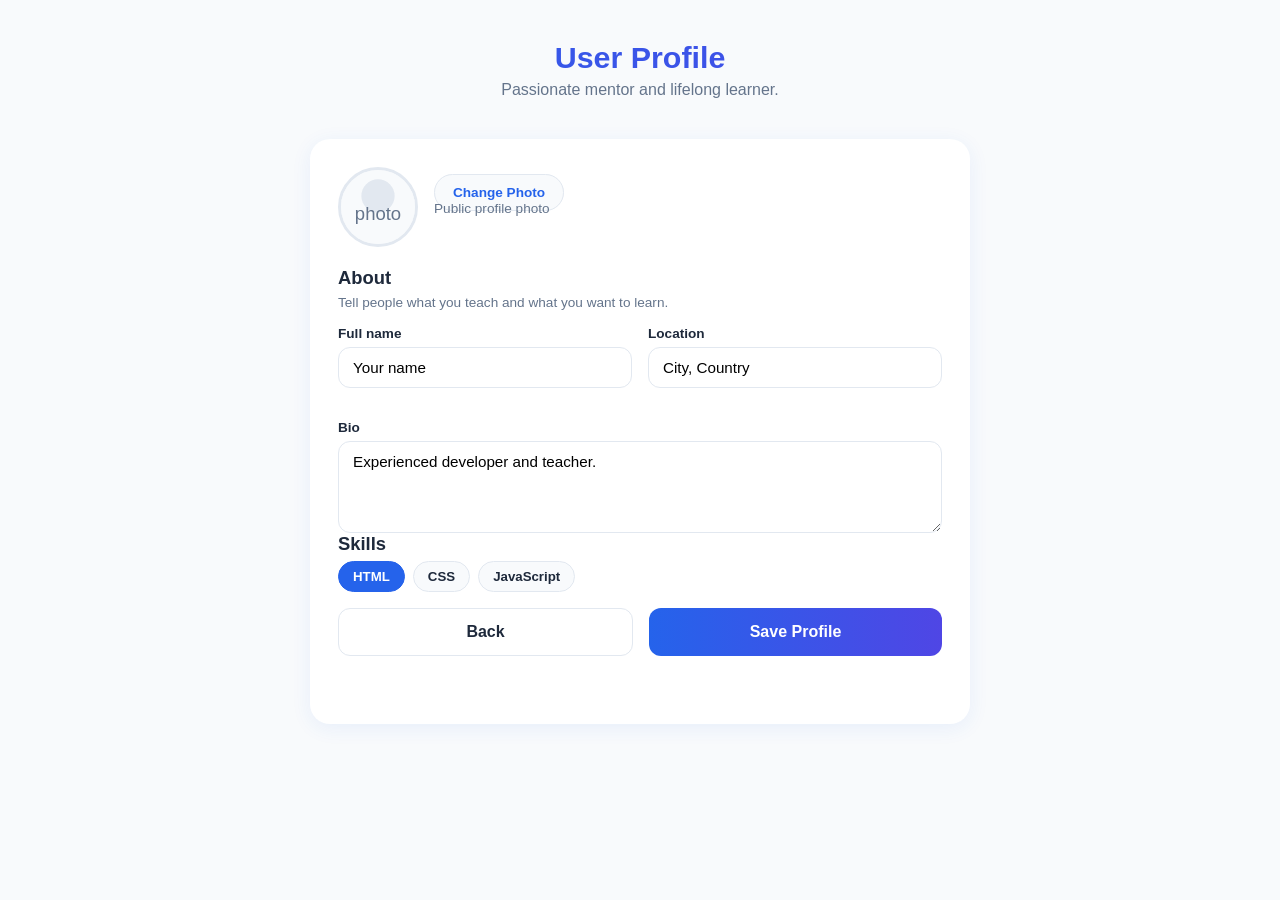
==== profile.html @ ae1f8fc0 "Add files via upload" ====
<!DOCTYPE html>
<html lang="en">
<head>
  <meta charset="UTF-8" />
  <meta name="viewport" content="width=device-width, initial-scale=1.0" />
  <title>SkillBridge - Learn Together, Teach Together</title>
  <link rel="stylesheet" href="./profile.css?v=2" />
</head>
<body>
  <header class="profile-header">
    <h1>User Profile</h1>
    <p>Passionate mentor and lifelong learner.</p>
  </header>

  <main class="profile-container">
    <section class="profile-card">
      <div class="image-upload-wrapper">
        <img src="data:image/svg+xml;utf8,<svg xmlns='http://www.w3.org/2000/svg' width='80' height='80' viewBox='0 0 80 80'><rect fill='%23f8fafc' width='80' height='80'/><circle cx='40' cy='28' r='18' fill='%23e2e8f0'/><text x='40' y='54' font-size='20' text-anchor='middle' fill='%2364748b' font-family='Segoe UI, Arial'>photo</text></svg>" alt="Avatar" class="image-preview" />
        <div>
          <label class="upload-label" for="avatar">Change Photo</label>
          <input id="avatar" type="file" style="display:none" /><br>
          <p class="section-hint">Public profile photo</p>
        </div>
      </div>

      <div class="section-title">About</div>
      <p class="section-hint">Tell people what you teach and what you want to learn.</p>

      <div class="form-grid">
        <div class="input-group">
          <label>Full name</label>
          <input type="text" value="Your name" />
        </div>
        <div class="input-group">
          <label>Location</label>
          <input type="text" value="City, Country" />
        </div>
        <div class="input-group full-width">
          <label>Bio</label>
          <textarea rows="4">Experienced developer and teacher.</textarea>
        </div>
      </div>

      <div class="section-title">Skills</div>
      <div class="example-skills">
        <button class="example-skill-btn selected">HTML</button>
        <button class="example-skill-btn">CSS</button>
        <button class="example-skill-btn">JavaScript</button>
      </div>

      <div class="action-buttons">
        <button class="back-btn">Back</button>
        <button class="save-btn">Save Profile</button>
      </div>
    </section>
  </main>

  <script src="js/app.js"></script>
</body>
</html>
---- profile.css ----
:root {
  --color-primary: #2563eb;
  --color-secondary: #4f46e5;
  --color-background: #f8fafc;
  --color-card: #ffffff;
  --color-text-dark: #1e293b;
  --color-text-light: #64748b;
  --color-border: #e2e8f0;

  --radius-md: 12px;
  --radius-lg: 20px;
  --radius-pill: 999px;

  --shadow-soft: 0 4px 20px rgba(37, 99, 235, 0.08);
  --shadow-hover: 0 8px 30px rgba(37, 99, 235, 0.15);

  --transition-fast: 0.2s ease;
  --transition-medium: 0.4s ease;

  --tag-color-1: #2563eb;
  --tag-color-2: #4f46e5;
  --tag-color-3: #0891b2;
  --tag-color-4: #db2777;
  --tag-color-5: #ea580c;
  --tag-color-6: #16a34a;
}

* {
  margin: 0;
  padding: 0;
  box-sizing: border-box;
}

body {
  font-family: "Segoe UI", Arial, sans-serif;
  background-color: var(--color-background);
  color: var(--color-text-dark);
  animation: pageFadeIn 0.5s ease;
}

@keyframes pageFadeIn {
  from {
    opacity: 0;
    transform: translateY(10px);
  }
  to {
    opacity: 1;
    transform: translateY(0);
  }
}

.profile-header {
  text-align: center;
  padding: 40px 20px 20px;
}

.profile-header h1 {
  font-size: 1.9rem;
  font-weight: 800;
  background: linear-gradient(90deg, var(--color-primary), var(--color-secondary));
  -webkit-background-clip: text;
  background-clip: text;
  color: transparent;
  margin-bottom: 6px;
}

.profile-header p {
  color: var(--color-text-light);
  font-size: 1rem;
}

.profile-container {
  max-width: 700px;
  margin: 0 auto;
  padding: 20px;
}

.profile-card {
  background-color: var(--color-card);
  border-radius: var(--radius-lg);
  padding: 28px;
  margin-bottom: 24px;
  box-shadow: var(--shadow-soft);
  transition: box-shadow var(--transition-medium), transform var(--transition-medium);
}

.profile-card:hover {
  box-shadow: var(--shadow-hover);
  transform: translateY(-2px);
}

.section-title {
  font-size: 1.15rem;
  font-weight: 700;
  margin-bottom: 6px;
  color: var(--color-text-dark);
}

.section-hint {
  font-size: 0.85rem;
  color: var(--color-text-light);
  margin-bottom: 16px;
}

.form-grid {
  display: grid;
  grid-template-columns: 1fr 1fr;
  gap: 16px;
  margin-top: 16px;
}

.input-group {
  display: flex;
  flex-direction: column;
  gap: 6px;
}

.input-group.full-width {
  grid-column: 1 / -1;
  margin-top: 16px;
}

.input-group label {
  font-size: 0.85rem;
  font-weight: 600;
}

.input-group input,
.input-group select,
.input-group textarea {
  padding: 11px 14px;
  border: 1.5px solid var(--color-border);
  border-radius: var(--radius-md);
  font-size: 0.95rem;
  font-family: inherit;
  outline: none;
  transition: border-color var(--transition-fast), box-shadow var(--transition-fast);
}

.input-group input:focus,
.input-group select:focus,
.input-group textarea:focus {
  border-color: var(--color-primary);
  box-shadow: 0 0 0 3px rgba(37, 99, 235, 0.15);
}

.input-group textarea {
  resize: vertical;
}

.image-upload-wrapper {
  display: flex;
  align-items: center;
  gap: 16px;
  margin-bottom: 20px;
}

.image-preview {
  width: 80px;
  height: 80px;
  border-radius: 50%;
  object-fit: cover;
  border: 3px solid var(--color-border);
  background-color: var(--color-background);
}

.upload-label {
  padding: 10px 18px;
  background-color: var(--color-background);
  border: 1.5px solid var(--color-border);
  border-radius: var(--radius-pill);
  font-size: 0.85rem;
  font-weight: 600;
  color: var(--color-primary);
  cursor: pointer;
  transition: background-color var(--transition-fast);
}

.upload-label:hover {
  background-color: #eef2ff;
}

.example-skills {
  display: flex;
  flex-wrap: wrap;
  gap: 8px;
  margin-bottom: 16px;
}

.example-skill-btn {
  padding: 7px 14px;
  border: 1.5px solid var(--color-border);
  border-radius: var(--radius-pill);
  background-color: var(--color-background);
  font-size: 0.83rem;
  font-weight: 600;
  color: var(--color-text-dark);
  cursor: pointer;
  transition: all var(--transition-fast);
}

.example-skill-btn:hover {
  border-color: var(--color-primary);
  color: var(--color-primary);
  transform: translateY(-2px);
}

.example-skill-btn.selected {
  background-color: var(--color-primary);
  border-color: var(--color-primary);
  color: white;
}

.custom-skill-row {
  display: flex;
  gap: 10px;
  margin-bottom: 16px;
}

.custom-skill-row input {
  flex: 1;
  padding: 10px 14px;
  border: 1.5px solid var(--color-border);
  border-radius: var(--radius-md);
  font-size: 0.9rem;
  outline: none;
  transition: border-color var(--transition-fast);
}

.custom-skill-row input:focus {
  border-color: var(--color-primary);
}

.add-btn {
  padding: 10px 18px;
  border: none;
  border-radius: var(--radius-md);
  background: linear-gradient(90deg, var(--color-primary), var(--color-secondary));
  color: white;
  font-weight: 700;
  font-size: 0.9rem;
  cursor: pointer;
  transition: transform var(--transition-fast);
}

.add-btn:hover {
  transform: translateY(-2px);
}

.tag-container {
  display: flex;
  flex-wrap: wrap;
  gap: 8px;
  min-height: 20px;
}

.skill-tag {
  display: flex;
  align-items: center;
  gap: 8px;
  padding: 6px 12px;
  border-radius: var(--radius-pill);
  color: white;
  font-size: 0.83rem;
  font-weight: 600;
  animation: tagPopIn 0.25s ease;
}

@keyframes tagPopIn {
  from {
    opacity: 0;
    transform: scale(0.7);
  }
  to {
    opacity: 1;
    transform: scale(1);
  }
}

.skill-tag .remove-tag {
  cursor: pointer;
  font-weight: 800;
  opacity: 0.85;
}

.skill-tag .remove-tag:hover {
  opacity: 1;
}

.radio-group {
  display: flex;
  gap: 24px;
  flex-wrap: wrap;
}

.radio-label {
  display: flex;
  align-items: center;
  gap: 8px;
  font-size: 0.95rem;
  cursor: pointer;
}

.radio-label input {
  accent-color: var(--color-primary);
  width: 16px;
  height: 16px;
}

.action-buttons {
  display: flex;
  justify-content: space-between;
  gap: 16px;
  margin-bottom: 40px;
}

.back-btn,
.save-btn {
  flex: 1;
  padding: 14px;
  border-radius: var(--radius-md);
  font-size: 1rem;
  font-weight: 700;
  cursor: pointer;
  transition: transform var(--transition-fast), box-shadow var(--transition-fast);
}

.back-btn {
  background-color: var(--color-card);
  border: 1.5px solid var(--color-border);
  color: var(--color-text-dark);
}

.back-btn:hover {
  background-color: var(--color-background);
  transform: translateY(-2px);
}

.save-btn {
  border: none;
  background: linear-gradient(90deg, var(--color-primary), var(--color-secondary));
  color: white;
}

.save-btn:hover {
  transform: translateY(-2px);
  box-shadow: var(--shadow-hover);
}

.popup-overlay {
  display: none;
  position: fixed;
  top: 0;
  left: 0;
  width: 100%;
  height: 100%;
  background-color: rgba(15, 23, 42, 0.5);
  align-items: center;
  justify-content: center;
  z-index: 100;
  animation: overlayFadeIn 0.25s ease;
}

.popup-overlay.show {
  display: flex;
}

@keyframes overlayFadeIn {
  from { opacity: 0; }
  to { opacity: 1; }
}

.popup-box {
  background-color: var(--color-card);
  padding: 36px;
  border-radius: var(--radius-lg);
  text-align: center;
  max-width: 320px;
  width: 90%;
  box-shadow: var(--shadow-hover);
  animation: popupPopIn 0.3s ease;
}

@keyframes popupPopIn {
  from {
    opacity: 0;
    transform: scale(0.85);
  }
  to {
    opacity: 1;
    transform: scale(1);
  }
}

.popup-icon {
  width: 56px;
  height: 56px;
  line-height: 56px;
  margin: 0 auto 16px;
  border-radius: 50%;
  background-color: #dcfce7;
  color: #16a34a;
  font-size: 1.6rem;
}

.popup-box h3 {
  font-size: 1.1rem;
  margin-bottom: 20px;
  color: var(--color-text-dark);
}

.popup-close-btn {
  padding: 10px 24px;
  border: none;
  border-radius: var(--radius-md);
  background: linear-gradient(90deg, var(--color-primary), var(--color-secondary));
  color: white;
  font-weight: 700;
  cursor: pointer;
  transition: transform var(--transition-fast);
}

.popup-close-btn:hover {
  transform: translateY(-2px);
}

@media (max-width: 768px) {
  .form-grid {
    grid-template-columns: 1fr;
  }
}

@media (max-width: 480px) {
  .profile-header h1 {
    font-size: 1.5rem;
  }

  .profile-card {
    padding: 20px;
  }

  .action-buttons {
    flex-direction: column;
  }

  .radio-group {
    flex-direction: column;
    gap: 12px;
  }
}
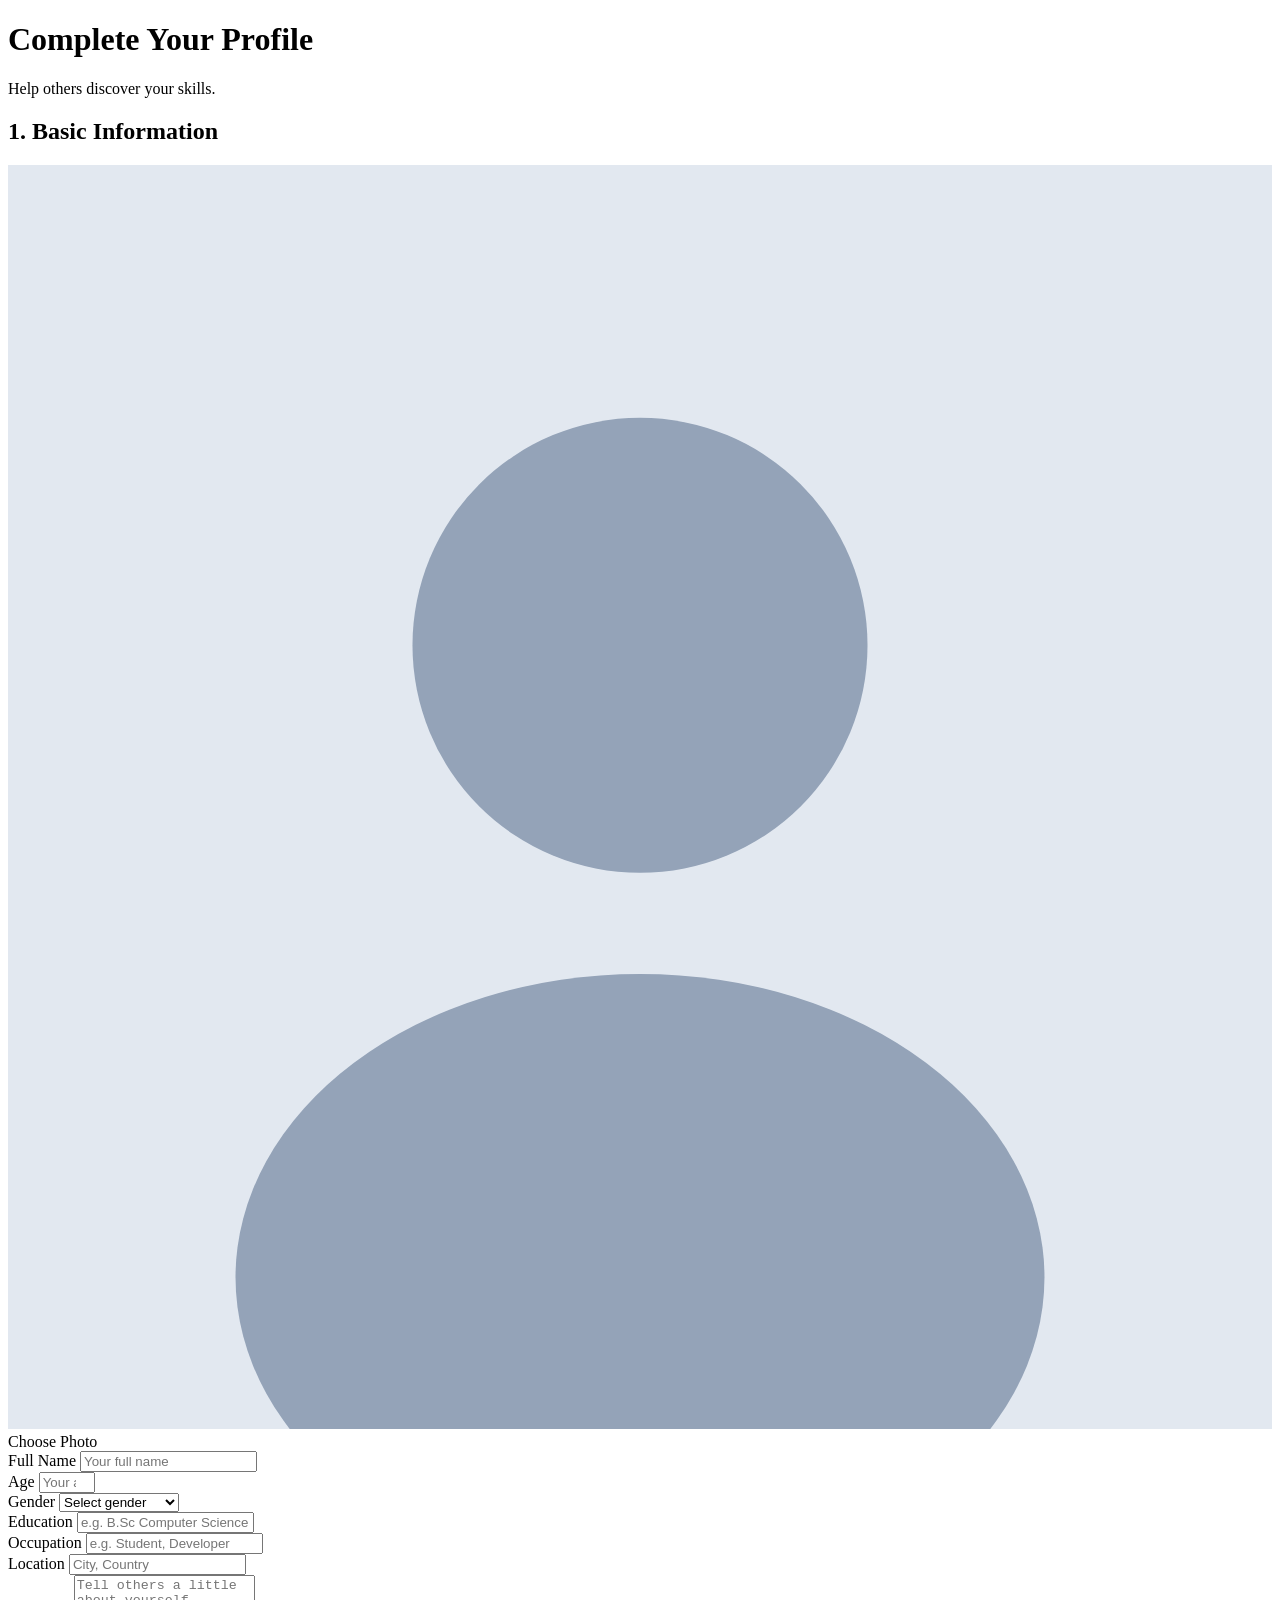
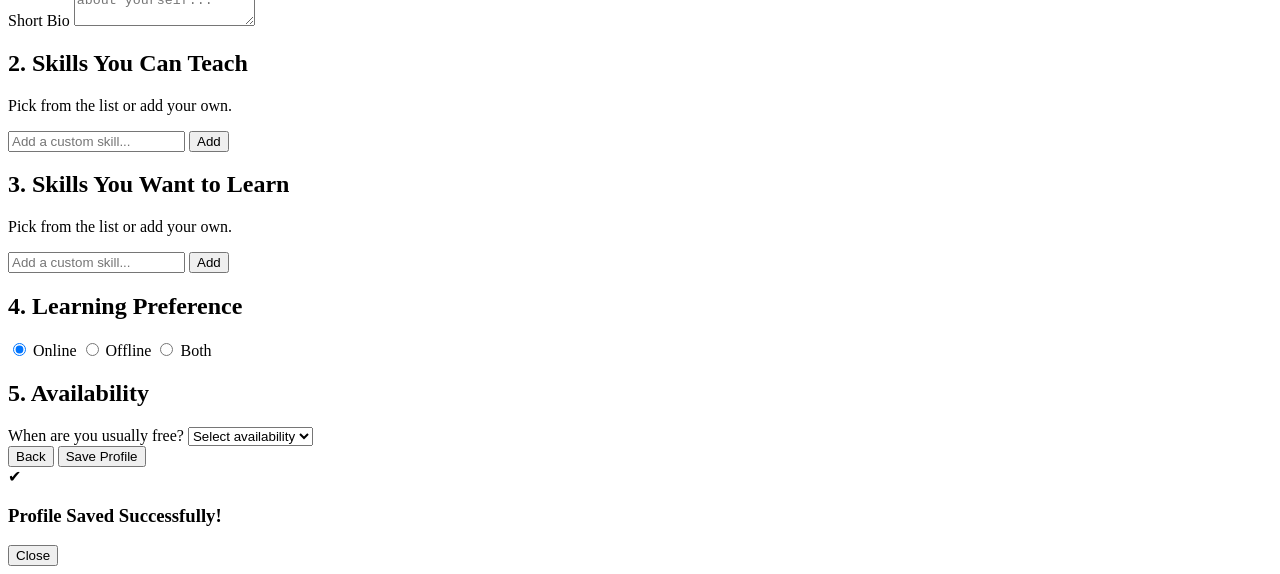
==== commit 09cde6e1: "Add files via upload for check point 1" ====
--- a/profile.html
+++ b/profile.html
@@ -1,60 +1,179 @@
-<!DOCTYPE html>
-<html lang="en">
-<head>
-  <meta charset="UTF-8" />
-  <meta name="viewport" content="width=device-width, initial-scale=1.0" />
-  <title>SkillBridge - Learn Together, Teach Together</title>
-  <link rel="stylesheet" href="./profile.css?v=2" />
-</head>
-<body>
-  <header class="profile-header">
-    <h1>User Profile</h1>
-    <p>Passionate mentor and lifelong learner.</p>
-  </header>
-
-  <main class="profile-container">
-    <section class="profile-card">
-      <div class="image-upload-wrapper">
-        <img src="data:image/svg+xml;utf8,<svg xmlns='http://www.w3.org/2000/svg' width='80' height='80' viewBox='0 0 80 80'><rect fill='%23f8fafc' width='80' height='80'/><circle cx='40' cy='28' r='18' fill='%23e2e8f0'/><text x='40' y='54' font-size='20' text-anchor='middle' fill='%2364748b' font-family='Segoe UI, Arial'>photo</text></svg>" alt="Avatar" class="image-preview" />
-        <div>
-          <label class="upload-label" for="avatar">Change Photo</label>
-          <input id="avatar" type="file" style="display:none" /><br>
-          <p class="section-hint">Public profile photo</p>
-        </div>
-      </div>
-
-      <div class="section-title">About</div>
-      <p class="section-hint">Tell people what you teach and what you want to learn.</p>
-
-      <div class="form-grid">
-        <div class="input-group">
-          <label>Full name</label>
-          <input type="text" value="Your name" />
-        </div>
-        <div class="input-group">
-          <label>Location</label>
-          <input type="text" value="City, Country" />
-        </div>
-        <div class="input-group full-width">
-          <label>Bio</label>
-          <textarea rows="4">Experienced developer and teacher.</textarea>
-        </div>
-      </div>
-
-      <div class="section-title">Skills</div>
-      <div class="example-skills">
-        <button class="example-skill-btn selected">HTML</button>
-        <button class="example-skill-btn">CSS</button>
-        <button class="example-skill-btn">JavaScript</button>
-      </div>
-
-      <div class="action-buttons">
-        <button class="back-btn">Back</button>
-        <button class="save-btn">Save Profile</button>
-      </div>
-    </section>
-  </main>
-
-  <script src="js/app.js"></script>
-</body>
-</html>+<!DOCTYPE html>
+<html lang="en">
+<head>
+  <meta charset="UTF-8" />
+  <meta name="viewport" content="width=device-width, initial-scale=1.0" />
+  <title>SkillBridge - Complete Your Profile</title>
+
+  <!-- Link to our stylesheet -->
+  <link rel="stylesheet" href="css/profile.css" />
+</head>
+<body>
+
+  <!-- ===================== PAGE HEADER ===================== -->
+  <header class="profile-header">
+    <h1>Complete Your Profile</h1>
+    <p>Help others discover your skills.</p>
+  </header>
+
+  <main class="profile-container">
+    <form id="profileForm">
+
+      <!-- ===================== SECTION 1: BASIC INFORMATION ===================== -->
+      <section class="profile-card">
+        <h2 class="section-title">1. Basic Information</h2>
+
+        <!-- Profile image preview + upload -->
+        <div class="image-upload-wrapper">
+          <img
+            id="imagePreview"
+            src="data:image/svg+xml;utf8,%3Csvg xmlns='http://www.w3.org/2000/svg' viewBox='0 0 100 100'%3E%3Crect width='100' height='100' fill='%23e2e8f0'/%3E%3Ccircle cx='50' cy='38' r='18' fill='%2394a3b8'/%3E%3Cellipse cx='50' cy='88' rx='32' ry='24' fill='%2394a3b8'/%3E%3C/svg%3E"
+            alt="Profile preview"
+            class="image-preview"
+          />
+          <label for="profileImageInput" class="upload-label">
+            Choose Photo
+            <input type="file" id="profileImageInput" accept="image/*" hidden />
+          </label>
+        </div>
+
+        <div class="form-grid">
+          <div class="input-group">
+            <label for="fullName">Full Name</label>
+            <input type="text" id="fullName" placeholder="Your full name" required />
+          </div>
+
+          <div class="input-group">
+            <label for="age">Age</label>
+            <input type="number" id="age" min="1" max="120" placeholder="Your age" required />
+          </div>
+
+          <div class="input-group">
+            <label for="gender">Gender</label>
+            <select id="gender" required>
+              <option value="" disabled selected>Select gender</option>
+              <option value="Female">Female</option>
+              <option value="Male">Male</option>
+              <option value="Other">Other</option>
+              <option value="Prefer not to say">Prefer not to say</option>
+            </select>
+          </div>
+
+          <div class="input-group">
+            <label for="education">Education</label>
+            <input type="text" id="education" placeholder="e.g. B.Sc Computer Science" required />
+          </div>
+
+          <div class="input-group">
+            <label for="occupation">Occupation</label>
+            <input type="text" id="occupation" placeholder="e.g. Student, Developer" required />
+          </div>
+
+          <div class="input-group">
+            <label for="location">Location</label>
+            <input type="text" id="location" placeholder="City, Country" required />
+          </div>
+        </div>
+
+        <div class="input-group full-width">
+          <label for="bio">Short Bio</label>
+          <textarea id="bio" rows="3" placeholder="Tell others a little about yourself..."></textarea>
+        </div>
+      </section>
+
+      <!-- ===================== SECTION 2: SKILLS YOU CAN TEACH ===================== -->
+      <section class="profile-card">
+        <h2 class="section-title">2. Skills You Can Teach</h2>
+        <p class="section-hint">Pick from the list or add your own.</p>
+
+        <!-- Example skill buttons the user can click to add -->
+        <div class="example-skills" id="teachExampleSkills">
+          <!-- Filled in dynamically by JavaScript -->
+        </div>
+
+        <!-- Custom skill input -->
+        <div class="custom-skill-row">
+          <input type="text" id="teachCustomInput" placeholder="Add a custom skill..." />
+          <button type="button" class="add-btn" onclick="addCustomSkill('teach')">Add</button>
+        </div>
+
+        <!-- Selected skills shown as tags -->
+        <div class="tag-container" id="teachTags"></div>
+      </section>
+
+      <!-- ===================== SECTION 3: SKILLS YOU WANT TO LEARN ===================== -->
+      <section class="profile-card">
+        <h2 class="section-title">3. Skills You Want to Learn</h2>
+        <p class="section-hint">Pick from the list or add your own.</p>
+
+        <div class="example-skills" id="learnExampleSkills">
+          <!-- Filled in dynamically by JavaScript -->
+        </div>
+
+        <div class="custom-skill-row">
+          <input type="text" id="learnCustomInput" placeholder="Add a custom skill..." />
+          <button type="button" class="add-btn" onclick="addCustomSkill('learn')">Add</button>
+        </div>
+
+        <div class="tag-container" id="learnTags"></div>
+      </section>
+
+      <!-- ===================== SECTION 4: LEARNING PREFERENCE ===================== -->
+      <section class="profile-card">
+        <h2 class="section-title">4. Learning Preference</h2>
+
+        <div class="radio-group">
+          <label class="radio-label">
+            <input type="radio" name="learningPreference" value="Online" checked />
+            Online
+          </label>
+          <label class="radio-label">
+            <input type="radio" name="learningPreference" value="Offline" />
+            Offline
+          </label>
+          <label class="radio-label">
+            <input type="radio" name="learningPreference" value="Both" />
+            Both
+          </label>
+        </div>
+      </section>
+
+      <!-- ===================== SECTION 5: AVAILABILITY ===================== -->
+      <section class="profile-card">
+        <h2 class="section-title">5. Availability</h2>
+
+        <div class="input-group">
+          <label for="availability">When are you usually free?</label>
+          <select id="availability" required>
+            <option value="" disabled selected>Select availability</option>
+            <option value="Weekdays">Weekdays</option>
+            <option value="Weekends">Weekends</option>
+            <option value="Evenings">Evenings</option>
+            <option value="Flexible">Flexible</option>
+          </select>
+        </div>
+      </section>
+
+      <!-- ===================== ACTION BUTTONS ===================== -->
+      <div class="action-buttons">
+        <button type="button" class="back-btn" onclick="window.location.href='index.html'">Back</button>
+        <button type="submit" class="save-btn">Save Profile</button>
+      </div>
+
+    </form>
+  </main>
+
+  <!-- ===================== SUCCESS POPUP ===================== -->
+  <!-- Hidden by default, shown by JavaScript after saving -->
+  <div class="popup-overlay" id="popupOverlay">
+    <div class="popup-box">
+      <div class="popup-icon">✔</div>
+      <h3>Profile Saved Successfully!</h3>
+      <button class="popup-close-btn" onclick="closePopup()">Close</button>
+    </div>
+  </div>
+
+  <!-- Link to our JavaScript file -->
+  <script src="js/profile.js"></script>
+</body>
+</html>
